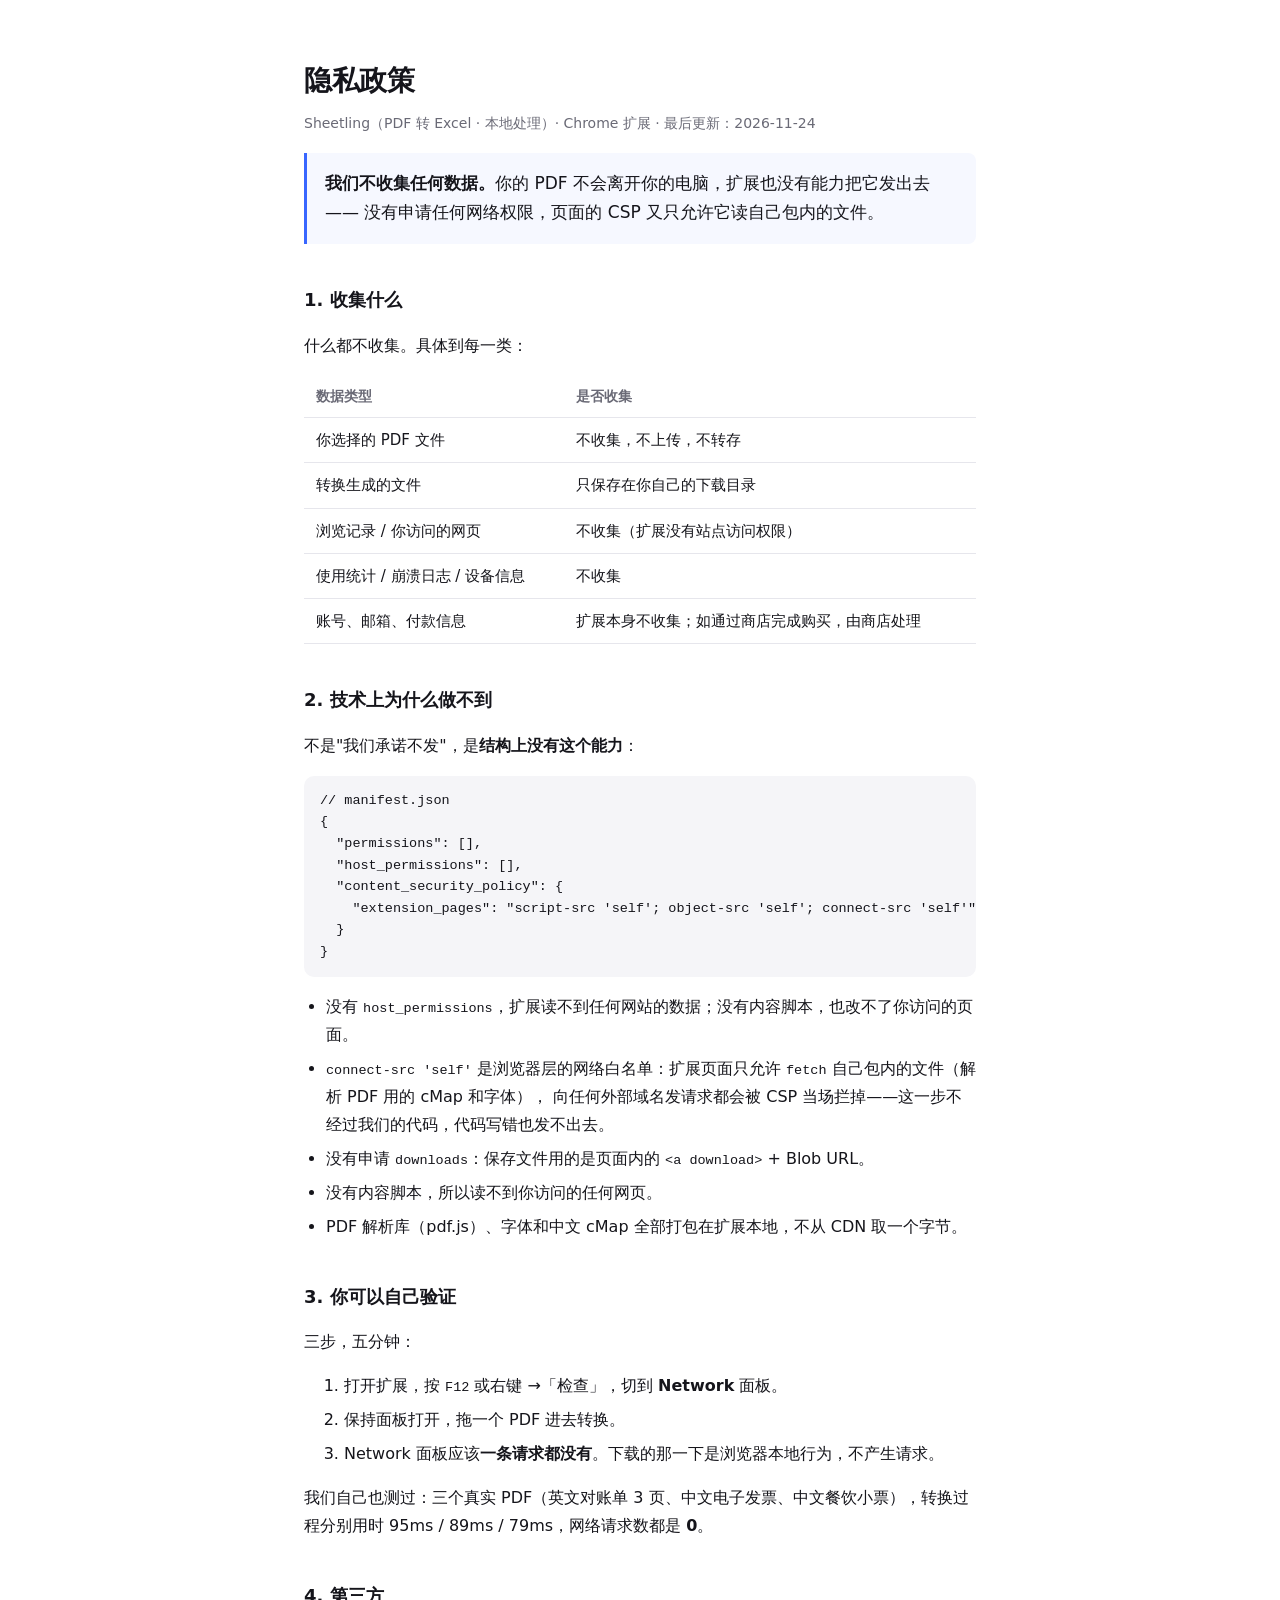
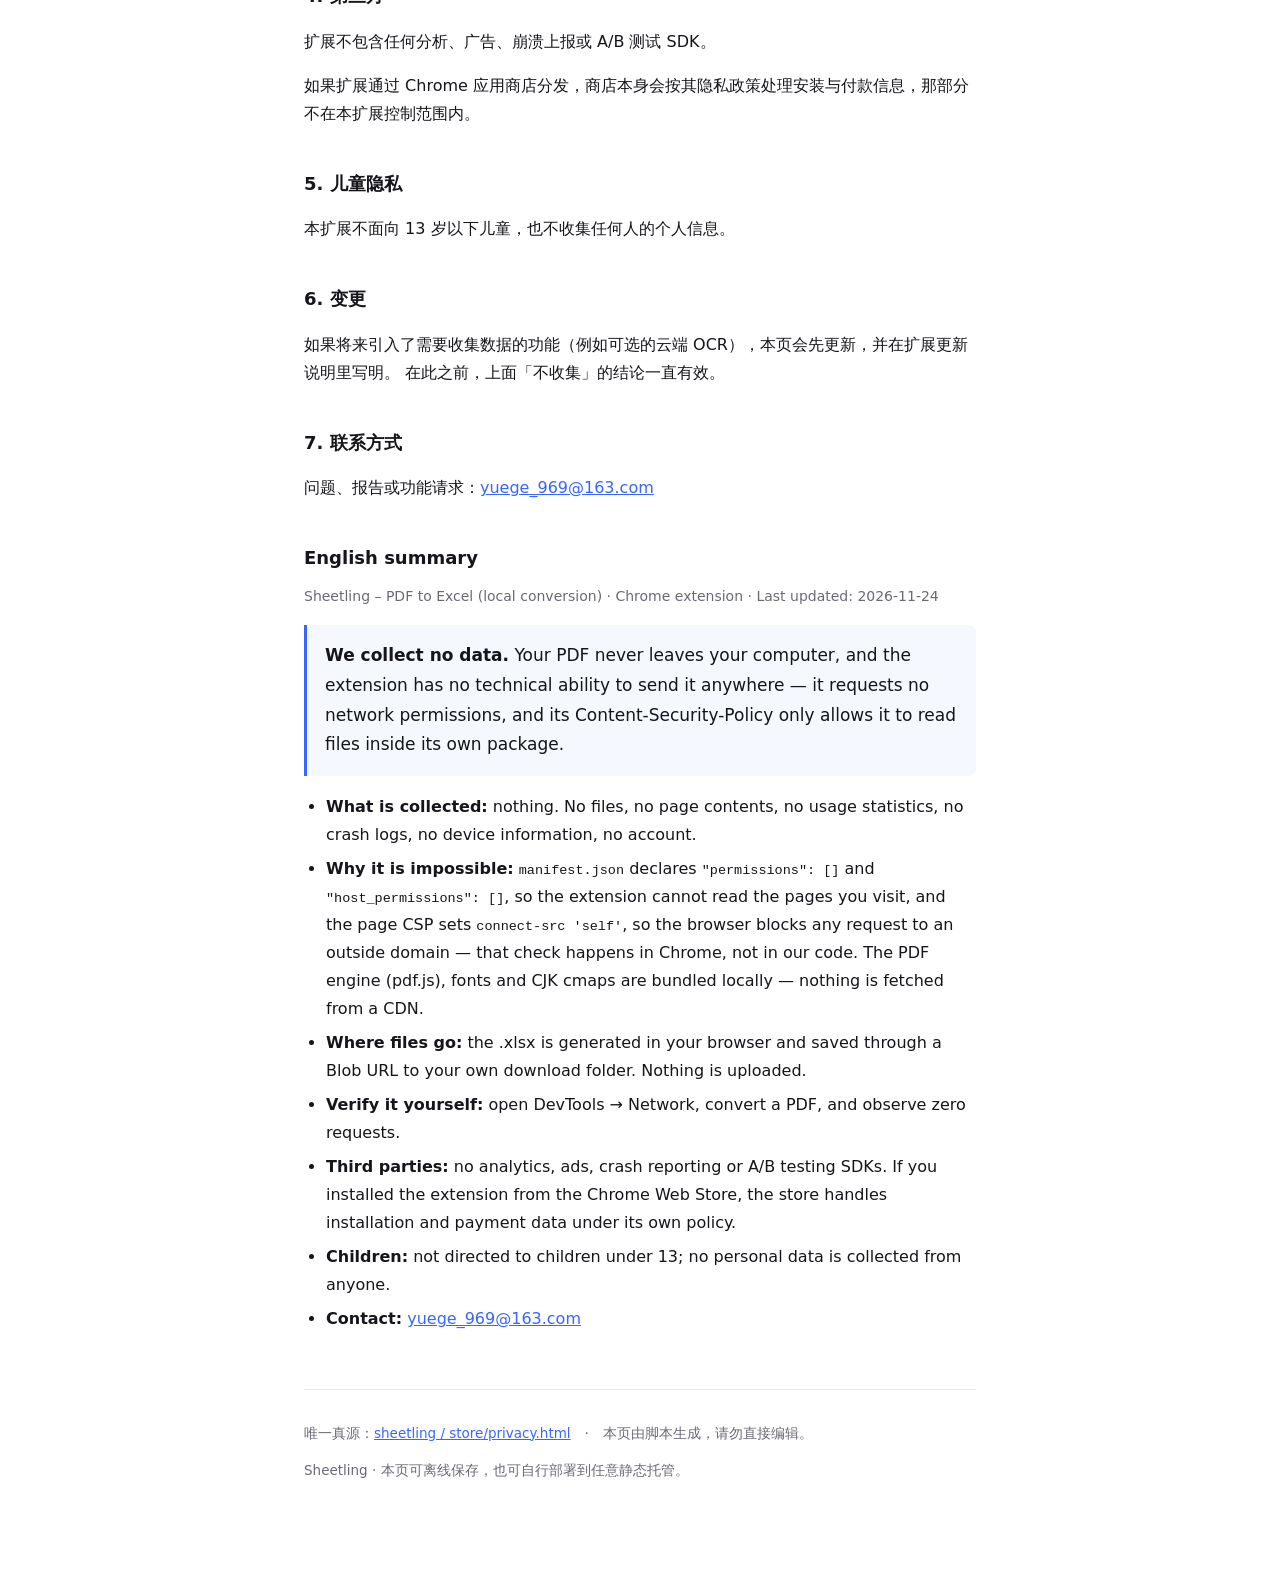
==== privacy.html @ 2b21fd3a "site: Sheetling 产品页 + Terms + Refund + Privacy（由 tools/publish-site.mjs 生成）" ====
<!doctype html>
<html lang="zh-CN">
<head>
<meta charset="utf-8">
<meta name="viewport" content="width=device-width,initial-scale=1">
<title>隐私政策 · Sheetling</title>
<style>
  :root { --ink:#15151b; --muted:#6a6a76; --line:#e6e6ec; --blue:#3866ff; }
  * { box-sizing: border-box; }
  body {
    margin: 0 auto; max-width: 720px; padding: 56px 24px 96px;
    font: 16px/1.75 -apple-system, "PingFang SC", "Hiragino Sans GB", system-ui, sans-serif;
    color: var(--ink);
  }
  h1 { font-size: 28px; margin: 0 0 6px; letter-spacing: -0.01em; }
  h2 { font-size: 18px; margin: 40px 0 10px; }
  .sub { color: var(--muted); font-size: 14px; margin: 0 0 8px; }
  .lede { font-size: 17px; padding: 16px 18px; border-left: 3px solid var(--blue); background: #f6f8ff; border-radius: 0 8px 8px 0; }
  table { border-collapse: collapse; width: 100%; margin: 14px 0; font-size: 15px; }
  th, td { text-align: left; padding: 9px 12px; border-bottom: 1px solid var(--line); }
  th { color: var(--muted); font-weight: 600; font-size: 13.5px; }
  code, pre { font-family: ui-monospace, Menlo, monospace; font-size: 13.5px; }
  pre { background: #f5f5f8; padding: 14px 16px; border-radius: 10px; overflow-x: auto; line-height: 1.6; }
  ul { padding-left: 22px; }
  li { margin: 6px 0; }
  footer { margin-top: 56px; padding-top: 18px; border-top: 1px solid var(--line); color: var(--muted); font-size: 13.5px; }
  a { color: var(--blue); }
</style>
</head>
<body>

<h1>隐私政策</h1>
<p class="sub">Sheetling（PDF 转 Excel · 本地处理）· Chrome 扩展 · 最后更新：2026-11-24</p>

<p class="lede"><b>我们不收集任何数据。</b>你的 PDF 不会离开你的电脑，扩展也没有能力把它发出去——
没有申请任何网络权限，页面的 CSP 又只允许它读自己包内的文件。</p>

<h2>1. 收集什么</h2>
<p>什么都不收集。具体到每一类：</p>
<table>
  <tr><th>数据类型</th><th>是否收集</th></tr>
  <tr><td>你选择的 PDF 文件</td><td>不收集，不上传，不转存</td></tr>
  <tr><td>转换生成的文件</td><td>只保存在你自己的下载目录</td></tr>
  <tr><td>浏览记录 / 你访问的网页</td><td>不收集（扩展没有站点访问权限）</td></tr>
  <tr><td>使用统计 / 崩溃日志 / 设备信息</td><td>不收集</td></tr>
  <tr><td>账号、邮箱、付款信息</td><td>扩展本身不收集；如通过商店完成购买，由商店处理</td></tr>
</table>

<h2>2. 技术上为什么做不到</h2>
<p>不是"我们承诺不发"，是<b>结构上没有这个能力</b>：</p>
<pre>// manifest.json
{
  "permissions": [],
  "host_permissions": [],
  "content_security_policy": {
    "extension_pages": "script-src 'self'; object-src 'self'; connect-src 'self'"
  }
}</pre>
<ul>
  <li>没有 <code>host_permissions</code>，扩展读不到任何网站的数据；没有内容脚本，也改不了你访问的页面。</li>
  <li><code>connect-src 'self'</code> 是浏览器层的网络白名单：扩展页面只允许 <code>fetch</code> 自己包内的文件（解析 PDF 用的 cMap 和字体），
      向任何外部域名发请求都会被 CSP 当场拦掉——这一步不经过我们的代码，代码写错也发不出去。</li>
  <li>没有申请 <code>downloads</code>：保存文件用的是页面内的 <code>&lt;a download&gt;</code> + Blob URL。</li>
  <li>没有内容脚本，所以读不到你访问的任何网页。</li>
  <li>PDF 解析库（pdf.js）、字体和中文 cMap 全部打包在扩展本地，不从 CDN 取一个字节。</li>
</ul>

<h2>3. 你可以自己验证</h2>
<p>三步，五分钟：</p>
<ol>
  <li>打开扩展，按 <code>F12</code> 或右键 →「检查」，切到 <b>Network</b> 面板。</li>
  <li>保持面板打开，拖一个 PDF 进去转换。</li>
  <li>Network 面板应该<b>一条请求都没有</b>。下载的那一下是浏览器本地行为，不产生请求。</li>
</ol>
<p>我们自己也测过：三个真实 PDF（英文对账单 3 页、中文电子发票、中文餐饮小票），转换过程分别用时
95ms / 89ms / 79ms，网络请求数都是 <b>0</b>。</p>

<h2>4. 第三方</h2>
<p>扩展不包含任何分析、广告、崩溃上报或 A/B 测试 SDK。</p>
<p>如果扩展通过 Chrome 应用商店分发，商店本身会按其隐私政策处理安装与付款信息，那部分不在本扩展控制范围内。</p>

<h2>5. 儿童隐私</h2>
<p>本扩展不面向 13 岁以下儿童，也不收集任何人的个人信息。</p>

<h2>6. 变更</h2>
<p>如果将来引入了需要收集数据的功能（例如可选的云端 OCR），本页会先更新，并在扩展更新说明里写明。
在此之前，上面「不收集」的结论一直有效。</p>

<h2>7. 联系方式</h2>
<p>问题、报告或功能请求：<a href="mailto:yuege_969@163.com">yuege_969@163.com</a></p>


<h2 id="en">English summary</h2>
<p class="sub">Sheetling – PDF to Excel (local conversion) · Chrome extension · Last updated: 2026-11-24</p>
<p class="lede"><b>We collect no data.</b> Your PDF never leaves your computer, and the extension
has no technical ability to send it anywhere — it requests no network permissions, and its
Content-Security-Policy only allows it to read files inside its own package.</p>
<ul>
  <li><b>What is collected:</b> nothing. No files, no page contents, no usage statistics, no crash logs, no device information, no account.</li>
  <li><b>Why it is impossible:</b> <code>manifest.json</code> declares <code>"permissions": []</code> and <code>"host_permissions": []</code>, so the extension cannot read the pages you visit, and the page CSP sets <code>connect-src 'self'</code>, so the browser blocks any request to an outside domain — that check happens in Chrome, not in our code. The PDF engine (pdf.js), fonts and CJK cmaps are bundled locally — nothing is fetched from a CDN.</li>
  <li><b>Where files go:</b> the .xlsx is generated in your browser and saved through a Blob URL to your own download folder. Nothing is uploaded.</li>
  <li><b>Verify it yourself:</b> open DevTools → Network, convert a PDF, and observe zero requests.</li>
  <li><b>Third parties:</b> no analytics, ads, crash reporting or A/B testing SDKs. If you installed the extension from the Chrome Web Store, the store handles installation and payment data under its own policy.</li>
  <li><b>Children:</b> not directed to children under 13; no personal data is collected from anyone.</li>
  <li><b>Contact:</b> <a href="mailto:yuege_969@163.com">yuege_969@163.com</a></li>
</ul>
<footer>
  <p>唯一真源：<a href="https://github.com/yuege969/sheetling/blob/main/store/privacy.html">sheetling / store/privacy.html</a>　·　本页由脚本生成，请勿直接编辑。</p>
  Sheetling · 本页可离线保存，也可自行部署到任意静态托管。
</footer>

</body>
</html>
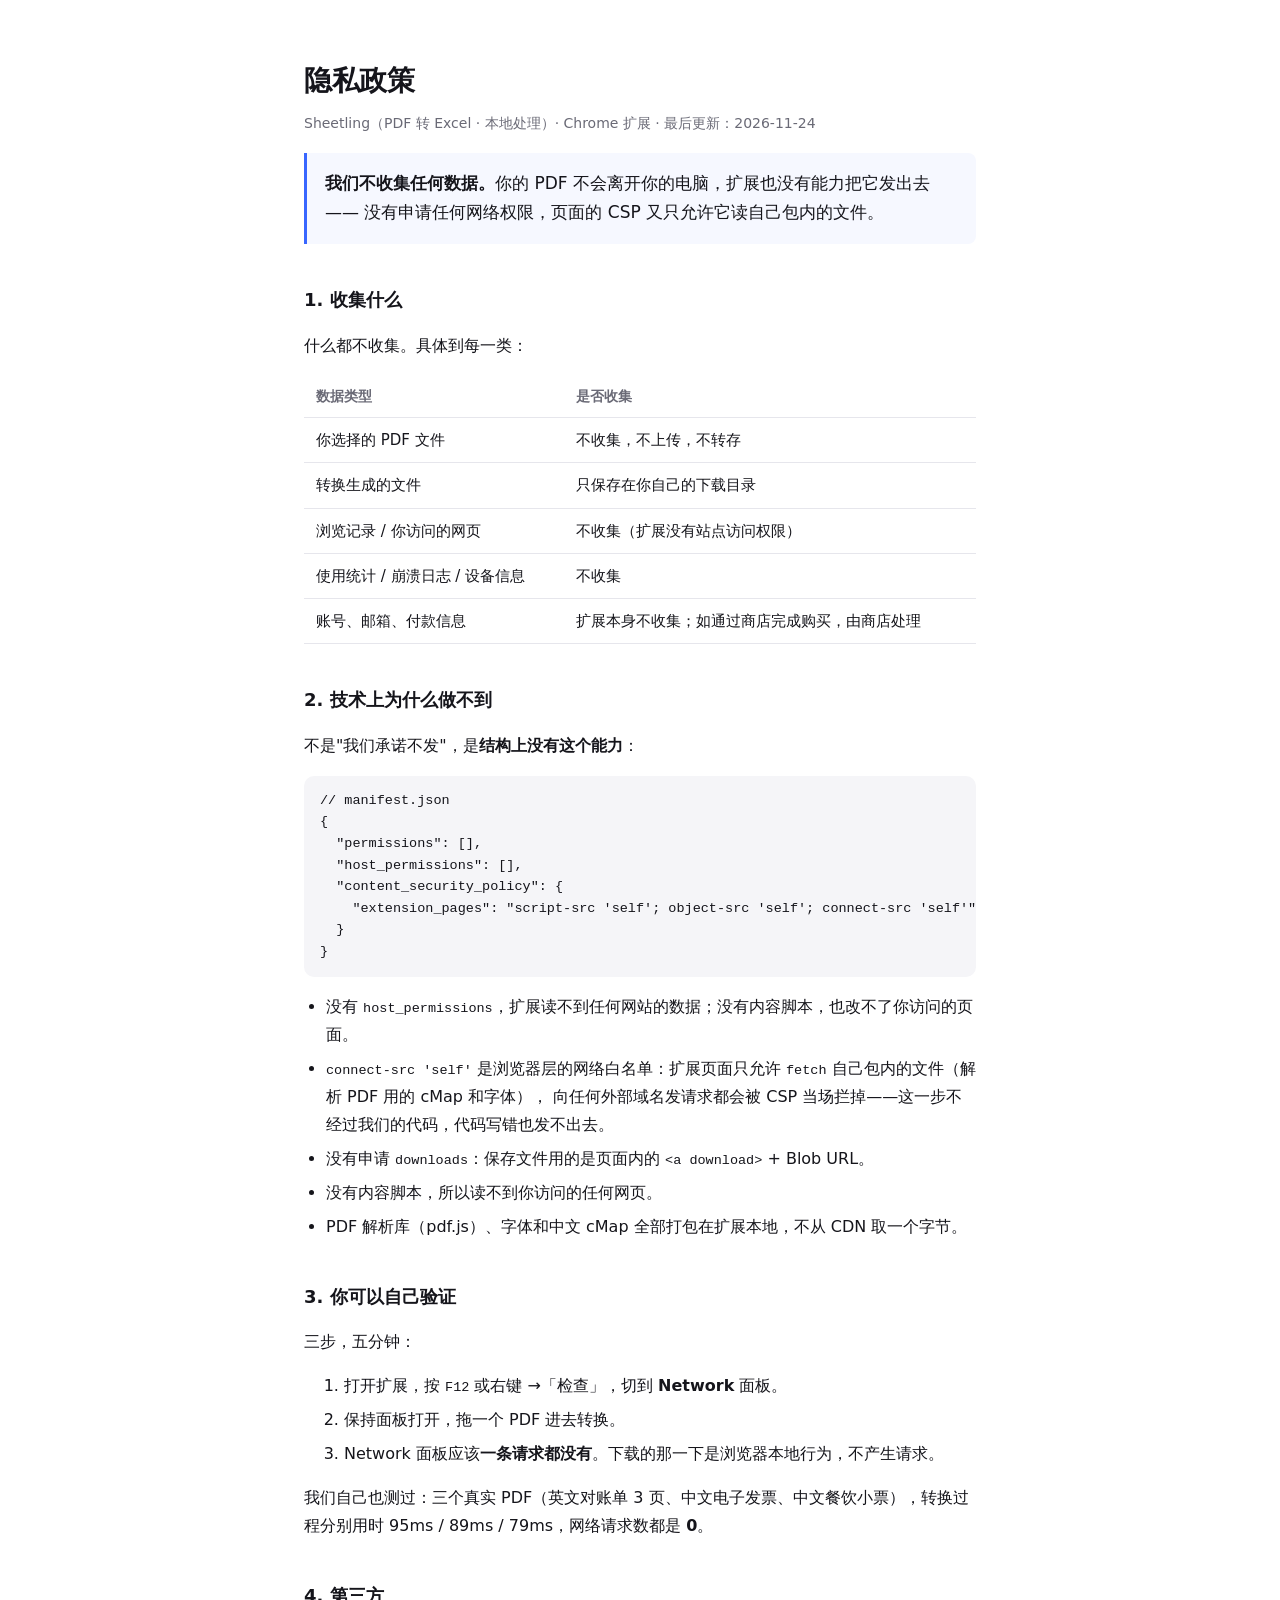
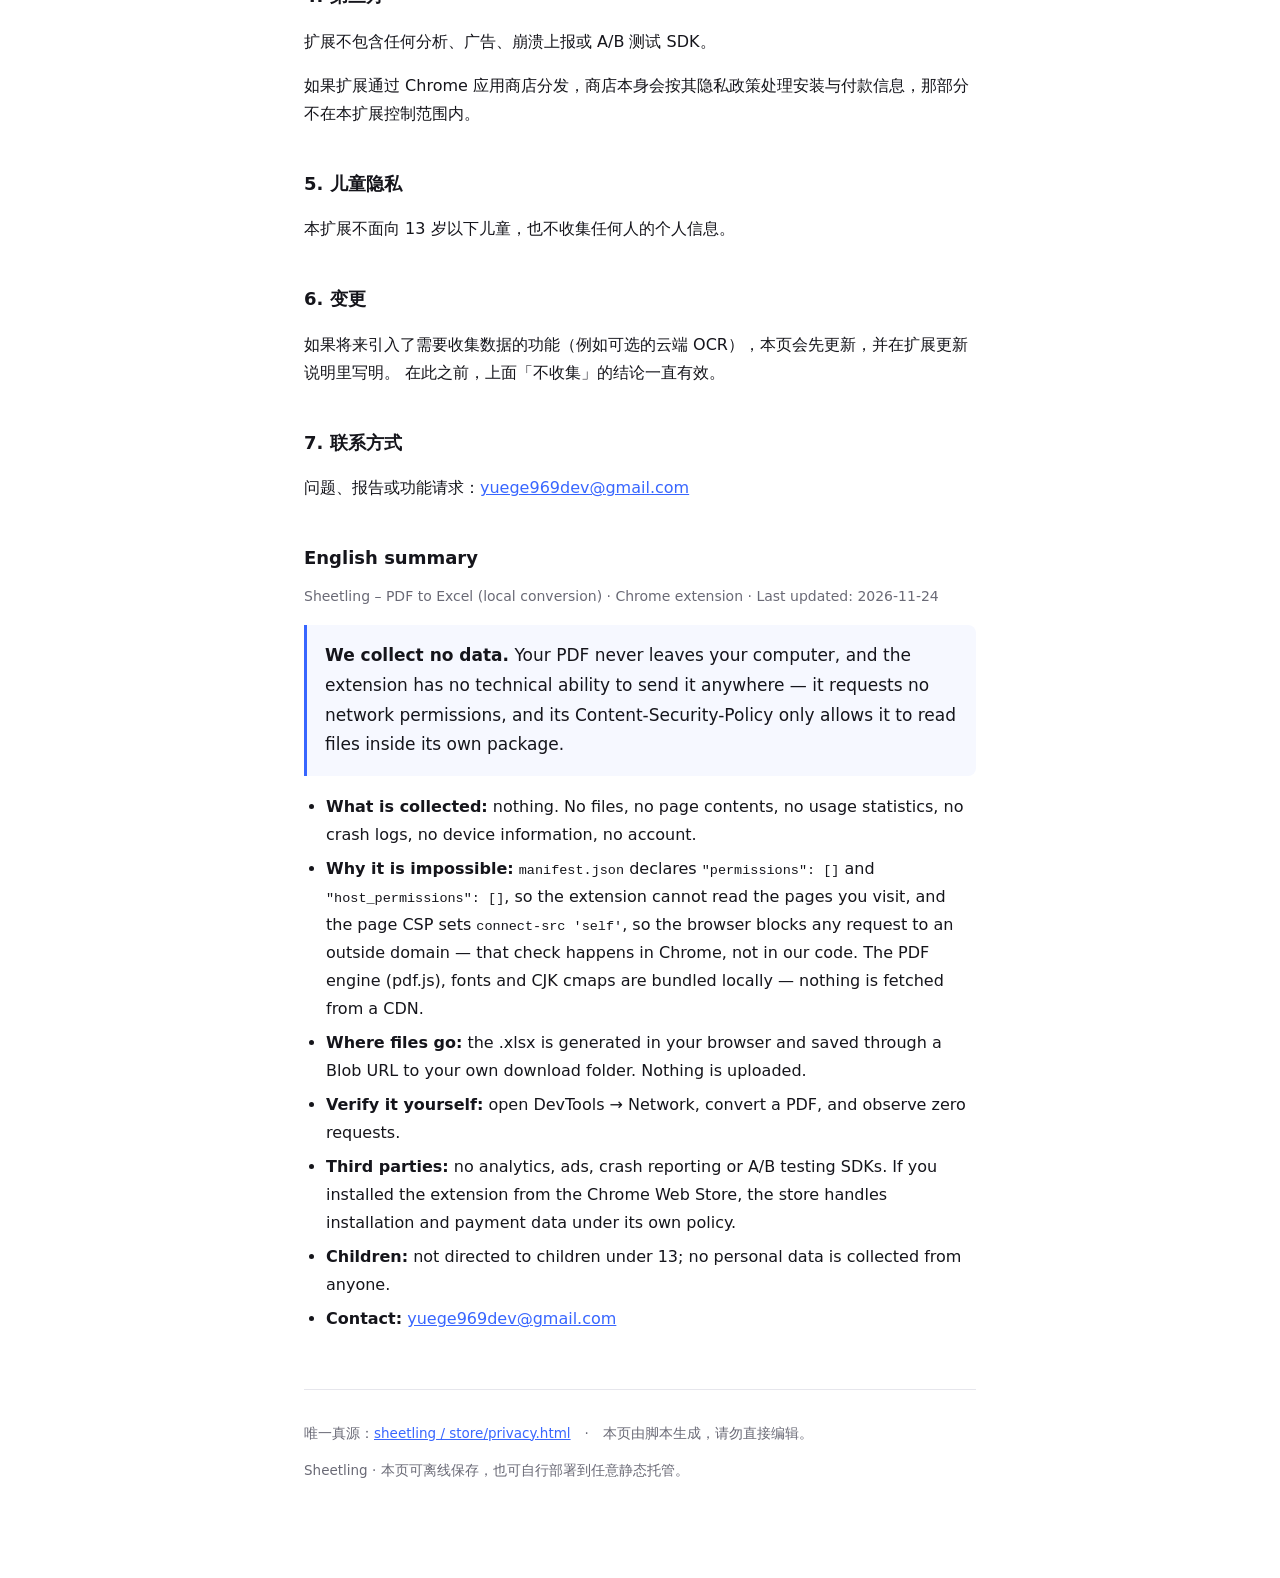
==== commit 77350ae6: "site: 重新发布 2026-11-25 14:23" ====
--- a/privacy.html
+++ b/privacy.html
@@ -87,7 +87,7 @@
 在此之前，上面「不收集」的结论一直有效。</p>
 
 <h2>7. 联系方式</h2>
-<p>问题、报告或功能请求：<a href="mailto:yuege_969@163.com">yuege_969@163.com</a></p>
+<p>问题、报告或功能请求：<a href="mailto:yuege969dev@gmail.com">yuege969dev@gmail.com</a></p>
 
 
 <h2 id="en">English summary</h2>
@@ -102,7 +102,7 @@
   <li><b>Verify it yourself:</b> open DevTools → Network, convert a PDF, and observe zero requests.</li>
   <li><b>Third parties:</b> no analytics, ads, crash reporting or A/B testing SDKs. If you installed the extension from the Chrome Web Store, the store handles installation and payment data under its own policy.</li>
   <li><b>Children:</b> not directed to children under 13; no personal data is collected from anyone.</li>
-  <li><b>Contact:</b> <a href="mailto:yuege_969@163.com">yuege_969@163.com</a></li>
+  <li><b>Contact:</b> <a href="mailto:yuege969dev@gmail.com">yuege969dev@gmail.com</a></li>
 </ul>
 <footer>
   <p>唯一真源：<a href="https://github.com/yuege969/sheetling/blob/main/store/privacy.html">sheetling / store/privacy.html</a>　·　本页由脚本生成，请勿直接编辑。</p>
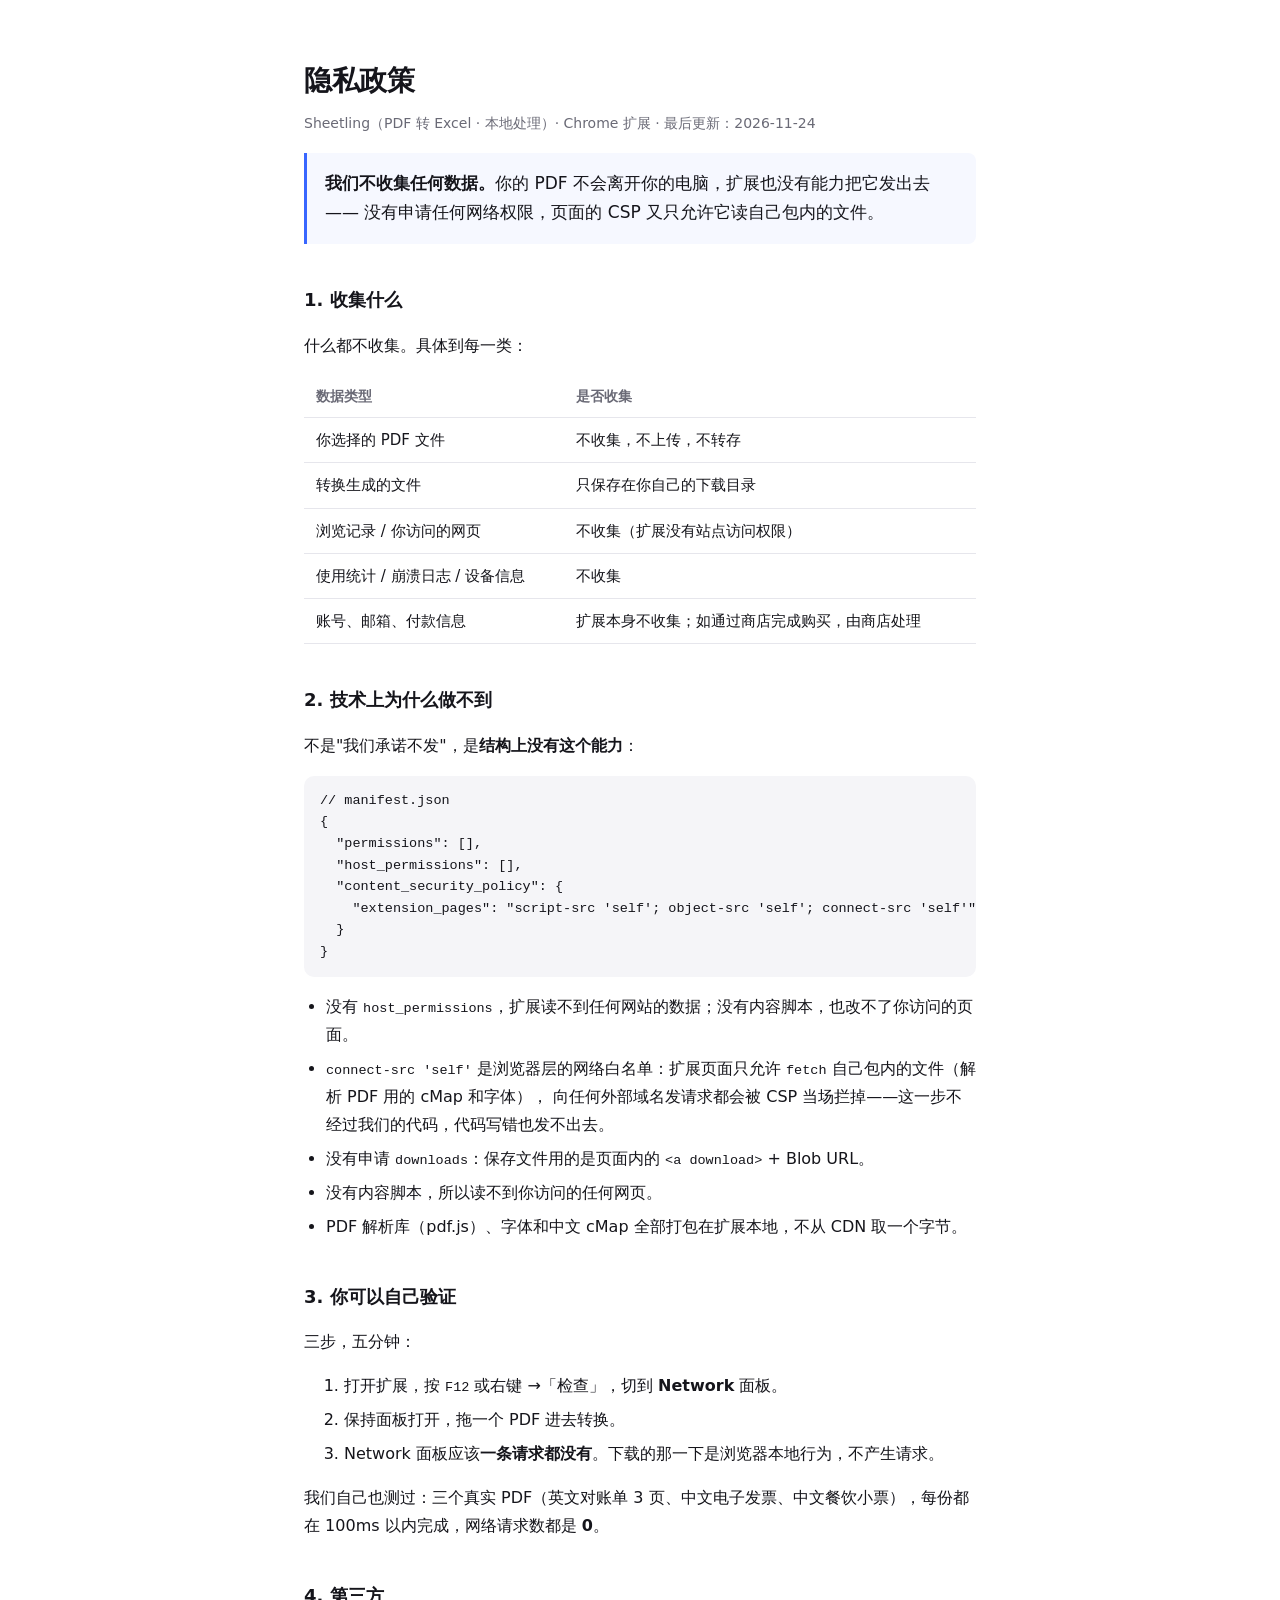
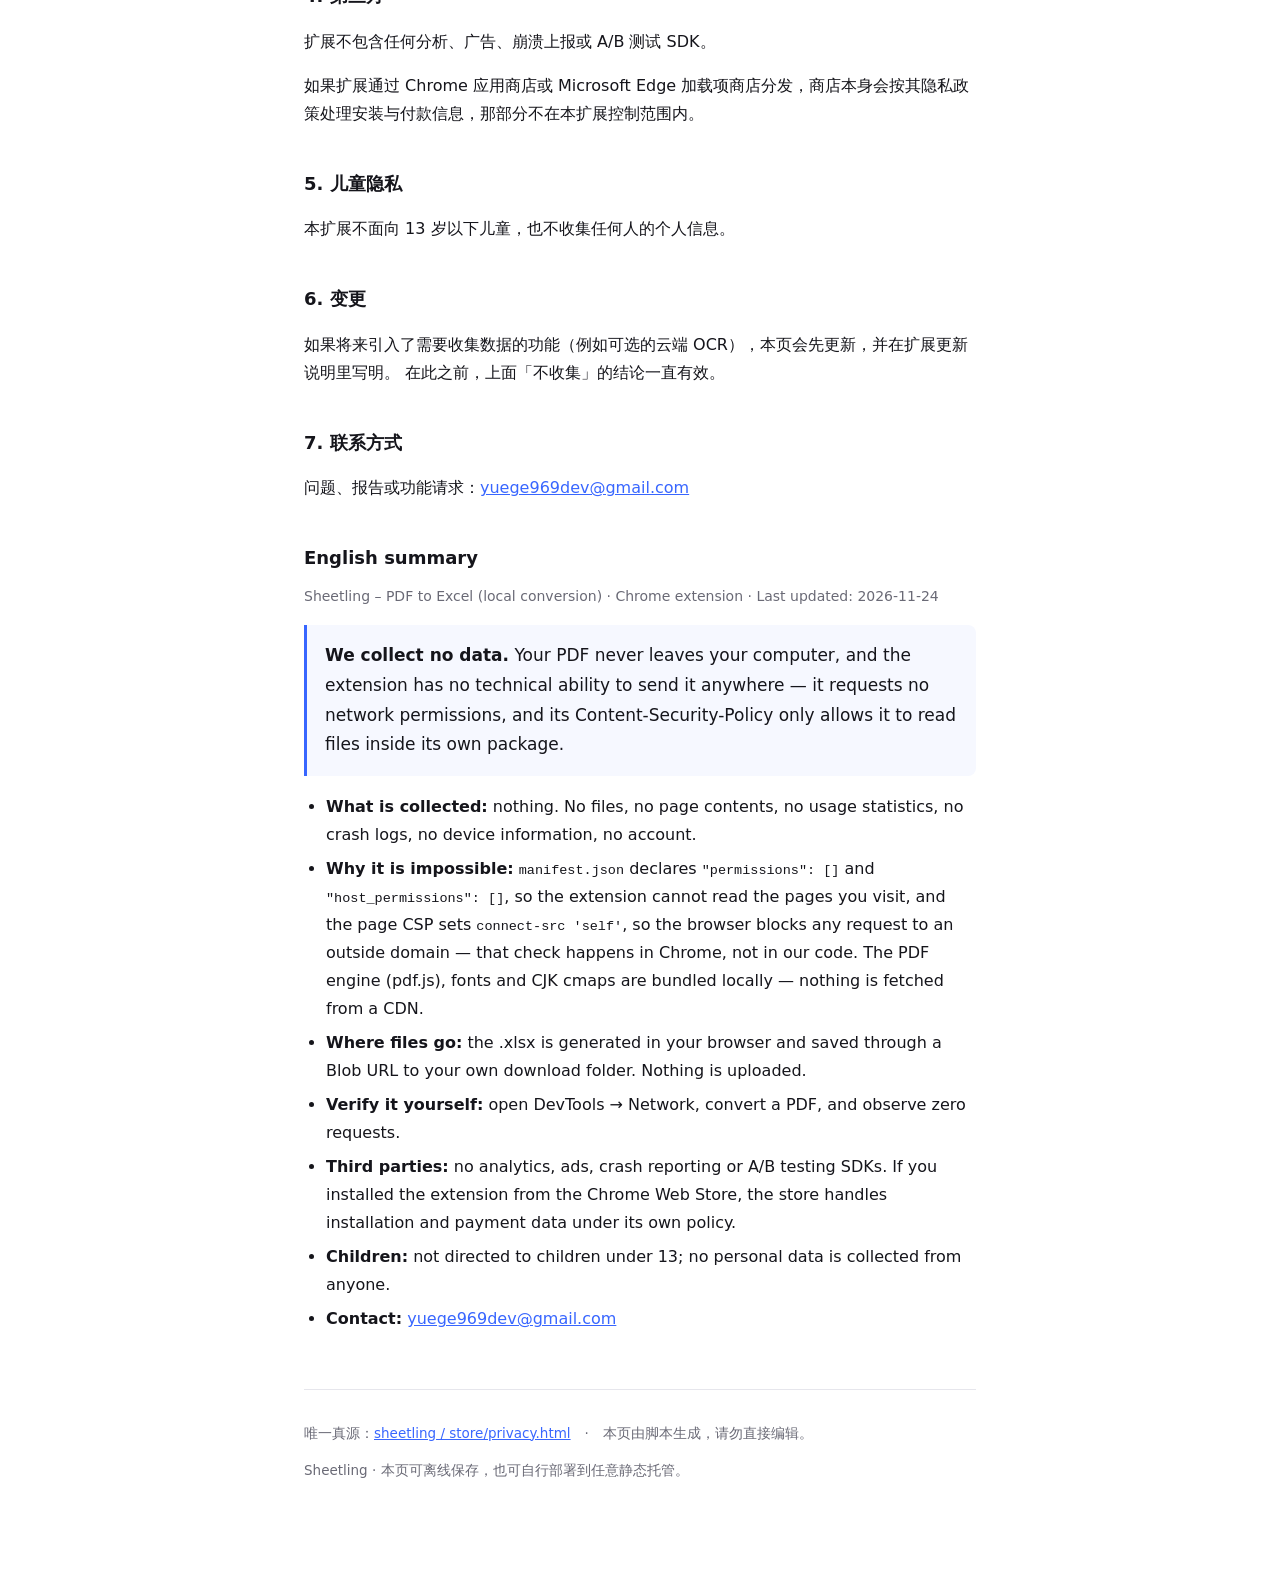
==== commit 123d06f8: "site: 重新发布 2026-11-26 03:59" ====
--- a/privacy.html
+++ b/privacy.html
@@ -72,12 +72,11 @@
   <li>保持面板打开，拖一个 PDF 进去转换。</li>
   <li>Network 面板应该<b>一条请求都没有</b>。下载的那一下是浏览器本地行为，不产生请求。</li>
 </ol>
-<p>我们自己也测过：三个真实 PDF（英文对账单 3 页、中文电子发票、中文餐饮小票），转换过程分别用时
-95ms / 89ms / 79ms，网络请求数都是 <b>0</b>。</p>
+<p>我们自己也测过：三个真实 PDF（英文对账单 3 页、中文电子发票、中文餐饮小票），每份都在 100ms 以内完成，网络请求数都是 <b>0</b>。</p>
 
 <h2>4. 第三方</h2>
 <p>扩展不包含任何分析、广告、崩溃上报或 A/B 测试 SDK。</p>
-<p>如果扩展通过 Chrome 应用商店分发，商店本身会按其隐私政策处理安装与付款信息，那部分不在本扩展控制范围内。</p>
+<p>如果扩展通过 Chrome 应用商店或 Microsoft Edge 加载项商店分发，商店本身会按其隐私政策处理安装与付款信息，那部分不在本扩展控制范围内。</p>
 
 <h2>5. 儿童隐私</h2>
 <p>本扩展不面向 13 岁以下儿童，也不收集任何人的个人信息。</p>
